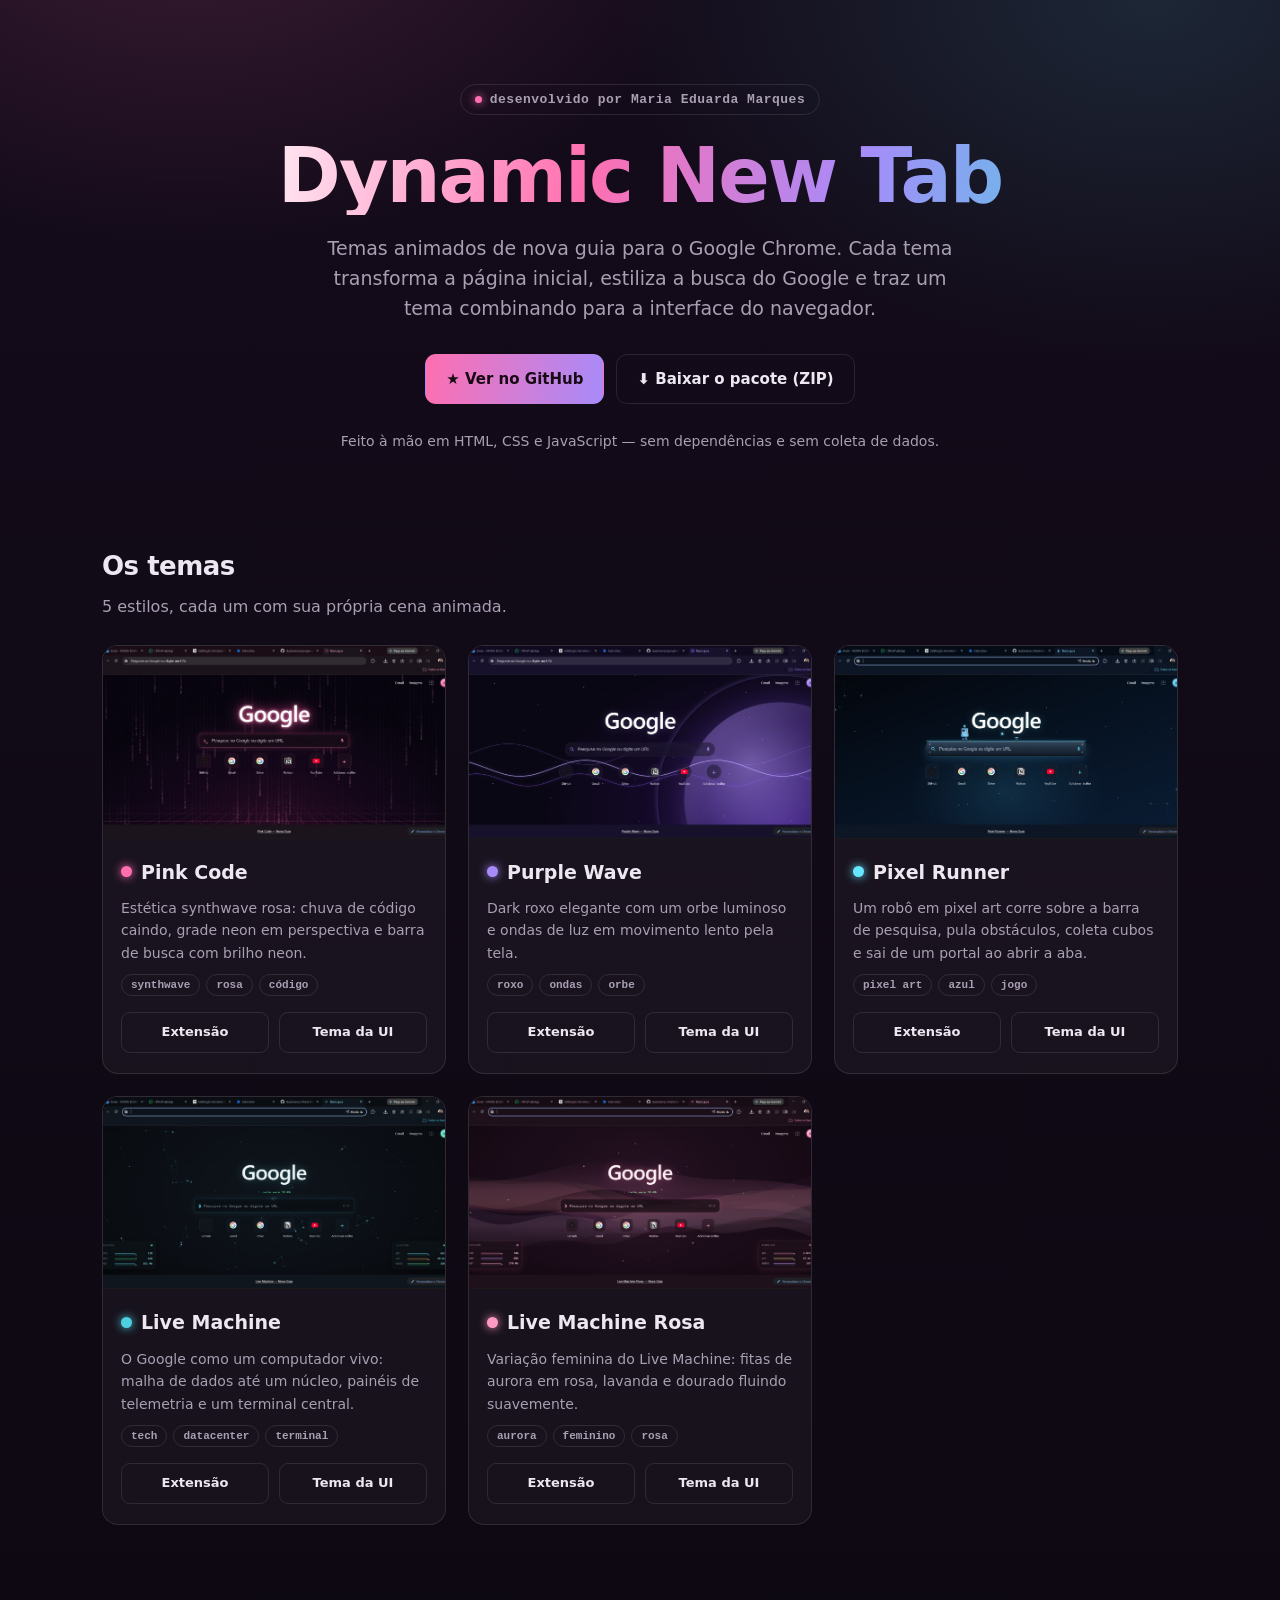
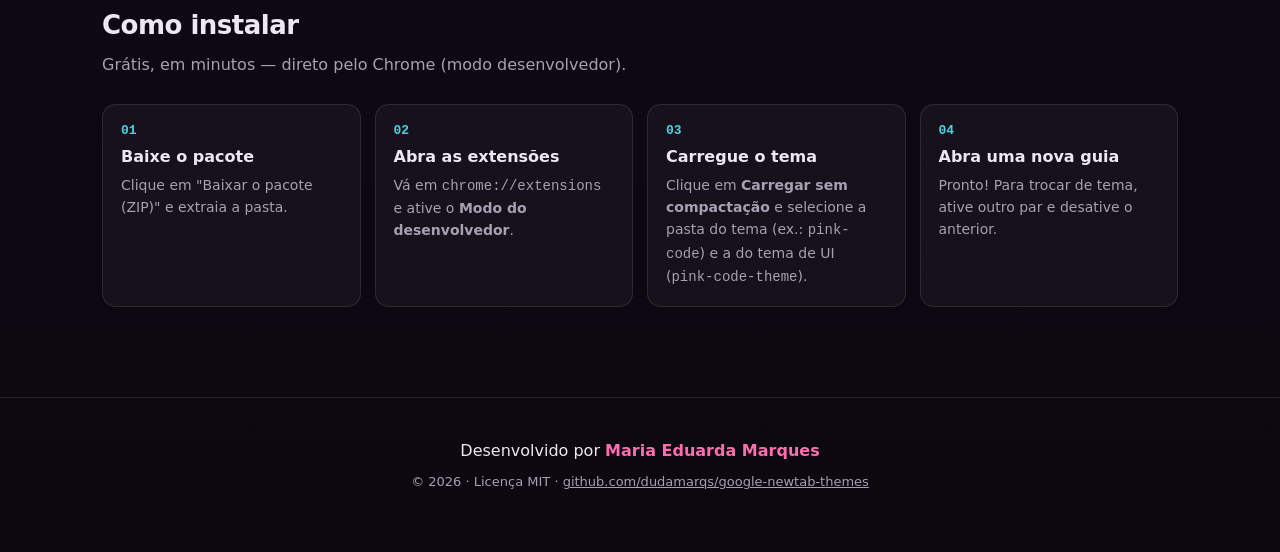
==== index.html @ 5cadcb87 "Adiciona site (GitHub Pages) com galeria e crédito à autora Co-Authored-By: Claude Opus 4.8 <noreply" ====
<!DOCTYPE html>
<html lang="pt-BR">
<head>
  <meta charset="UTF-8" />
  <meta name="viewport" content="width=device-width, initial-scale=1.0" />
  <title>Dynamic New Tab — Temas para o Google Chrome</title>
  <meta name="description" content="Pacote de temas animados de nova guia para o Google Chrome. Desenvolvido por Maria Eduarda Marques." />
  <meta name="author" content="Maria Eduarda Marques" />
  <meta property="og:title" content="Dynamic New Tab — Temas para o Chrome" />
  <meta property="og:description" content="5 temas animados de nova guia para o Google Chrome. Por Maria Eduarda Marques." />
  <meta property="og:image" content="https://dudamarqs.github.io/google-newtab-themes/screenshots/live-machine-rose.jpeg" />
  <link rel="icon" href="data:image/svg+xml,<svg xmlns='http://www.w3.org/2000/svg' viewBox='0 0 100 100'><text y='.9em' font-size='90'>🌐</text></svg>" />
  <style>
    :root {
      --bg: #0b0810; --bg2: #140b1a; --card: rgba(255,255,255,.04);
      --line: rgba(255,255,255,.10); --text: #ece7f0; --muted: #a99fb3;
      --pink: #ff6fb0; --purple: #a78bfa; --cyan: #4fd0e0;
    }
    * { box-sizing: border-box; margin: 0; padding: 0; }
    html { scroll-behavior: smooth; }
    body {
      background:
        radial-gradient(900px 600px at 15% -5%, rgba(255,111,176,.16), transparent 60%),
        radial-gradient(900px 600px at 90% 0%, rgba(79,208,224,.14), transparent 60%),
        linear-gradient(180deg, var(--bg2), var(--bg));
      color: var(--text);
      font-family: "Segoe UI", system-ui, Roboto, Arial, sans-serif;
      line-height: 1.6; min-height: 100vh;
    }
    a { color: inherit; }
    .wrap { max-width: 1120px; margin: 0 auto; padding: 0 22px; }

    /* topo */
    header.hero { text-align: center; padding: 84px 0 54px; }
    .badge {
      display: inline-flex; align-items: center; gap: 8px;
      font: 600 13px/1 "Consolas", monospace; letter-spacing: .5px;
      color: var(--muted); border: 1px solid var(--line); border-radius: 999px;
      padding: 8px 14px; margin-bottom: 22px; text-decoration: none;
      transition: border-color .2s, color .2s;
    }
    .badge:hover { border-color: var(--pink); color: #fff; }
    .badge .dot { width: 7px; height: 7px; border-radius: 50%; background: var(--pink); box-shadow: 0 0 8px var(--pink); }
    h1 {
      font-size: clamp(38px, 7vw, 76px); font-weight: 800; letter-spacing: -2px; line-height: 1.02;
      background: linear-gradient(100deg, #fff 10%, var(--pink) 45%, var(--purple) 70%, var(--cyan) 95%);
      -webkit-background-clip: text; background-clip: text; -webkit-text-fill-color: transparent;
    }
    .sub { color: var(--muted); font-size: clamp(15px, 2.4vw, 19px); max-width: 640px; margin: 18px auto 0; }
    .cta { margin-top: 30px; display: flex; gap: 12px; justify-content: center; flex-wrap: wrap; }
    .btn {
      display: inline-flex; align-items: center; gap: 9px; text-decoration: none;
      padding: 12px 20px; border-radius: 11px; font-weight: 600; font-size: 15px;
      border: 1px solid var(--line); color: var(--text); transition: transform .15s, box-shadow .2s, border-color .2s, background .2s;
    }
    .btn:hover { transform: translateY(-2px); }
    .btn.primary { background: linear-gradient(100deg, var(--pink), var(--purple)); border-color: transparent; color: #170a12; }
    .btn.primary:hover { box-shadow: 0 10px 30px rgba(167,139,250,.35); }
    .btn.ghost:hover { border-color: var(--purple); box-shadow: 0 8px 24px rgba(167,139,250,.2); }
    .author { margin-top: 26px; font-size: 14px; color: var(--muted); }
    .author a { color: var(--purple); text-decoration: none; font-weight: 600; }
    .author a:hover { text-decoration: underline; }

    /* seção */
    .section { padding: 40px 0; }
    .section h2 { font-size: 26px; letter-spacing: -.5px; margin-bottom: 6px; }
    .section .lead { color: var(--muted); margin-bottom: 26px; }

    /* passos */
    .steps { display: grid; grid-template-columns: repeat(auto-fit, minmax(220px, 1fr)); gap: 14px; }
    .step { border: 1px solid var(--line); border-radius: 14px; padding: 18px; background: var(--card); }
    .step .n { font: 700 13px "Consolas", monospace; color: var(--cyan); }
    .step h3 { font-size: 16px; margin: 6px 0 4px; }
    .step p { color: var(--muted); font-size: 14px; }

    /* galeria */
    .grid { display: grid; grid-template-columns: repeat(auto-fill, minmax(340px, 1fr)); gap: 22px; }
    .card {
      border: 1px solid var(--line); border-radius: 16px; overflow: hidden; background: var(--card);
      display: flex; flex-direction: column; transition: transform .18s, box-shadow .25s, border-color .25s;
    }
    .card:hover { transform: translateY(-4px); border-color: var(--accent); box-shadow: 0 16px 44px rgba(0,0,0,.4); }
    .card .shot { display: block; width: 100%; aspect-ratio: 16/9; object-fit: cover; border-bottom: 1px solid var(--line); background: #000; }
    .card .body { padding: 18px 18px 20px; display: flex; flex-direction: column; gap: 10px; flex: 1; }
    .card h3 { font-size: 19px; display: flex; align-items: center; gap: 9px; }
    .card h3::before { content: ""; width: 11px; height: 11px; border-radius: 50%; background: var(--accent); box-shadow: 0 0 10px var(--accent); }
    .card p { color: var(--muted); font-size: 14px; flex: 1; }
    .tags { display: flex; flex-wrap: wrap; gap: 6px; }
    .tag { font: 600 11px "Consolas", monospace; color: var(--muted); border: 1px solid var(--line); border-radius: 999px; padding: 4px 9px; }
    .card .links { display: flex; gap: 10px; margin-top: 6px; }
    .card .links a { flex: 1; text-align: center; text-decoration: none; font-size: 13px; font-weight: 600; padding: 9px 12px; border-radius: 9px; border: 1px solid var(--line); transition: background .2s, border-color .2s; }
    .card .links a:hover { border-color: var(--accent); background: rgba(255,255,255,.05); }

    /* rodapé */
    footer { border-top: 1px solid var(--line); margin-top: 50px; padding: 40px 0 60px; text-align: center; color: var(--muted); }
    footer .credit { font-size: 16px; color: var(--text); }
    footer .credit a { color: var(--pink); text-decoration: none; font-weight: 700; }
    footer .credit a:hover { text-decoration: underline; }
    footer .small { margin-top: 8px; font-size: 13px; }
  </style>
</head>
<body>
  <header class="hero">
    <div class="wrap">
      <a class="badge" href="https://github.com/dudamarqs" target="_blank" rel="noopener">
        <span class="dot"></span> desenvolvido por Maria Eduarda Marques
      </a>
      <h1>Dynamic New Tab</h1>
      <p class="sub">Temas animados de nova guia para o Google Chrome. Cada tema transforma a página
        inicial, estiliza a busca do Google e traz um tema combinando para a interface do navegador.</p>
      <div class="cta">
        <a class="btn primary" href="https://github.com/dudamarqs/google-newtab-themes" target="_blank" rel="noopener">★ Ver no GitHub</a>
        <a class="btn ghost" href="https://github.com/dudamarqs/google-newtab-themes/archive/refs/heads/main.zip">⬇ Baixar o pacote (ZIP)</a>
      </div>
      <p class="author">Feito à mão em HTML, CSS e JavaScript — sem dependências e sem coleta de dados.</p>
    </div>
  </header>

  <section class="section" id="temas">
    <div class="wrap">
      <h2>Os temas</h2>
      <p class="lead">5 estilos, cada um com sua própria cena animada.</p>
      <div class="grid" id="grid"></div>
    </div>
  </section>

  <section class="section" id="instalar">
    <div class="wrap">
      <h2>Como instalar</h2>
      <p class="lead">Grátis, em minutos — direto pelo Chrome (modo desenvolvedor).</p>
      <div class="steps">
        <div class="step"><div class="n">01</div><h3>Baixe o pacote</h3><p>Clique em "Baixar o pacote (ZIP)" e extraia a pasta.</p></div>
        <div class="step"><div class="n">02</div><h3>Abra as extensões</h3><p>Vá em <code>chrome://extensions</code> e ative o <b>Modo do desenvolvedor</b>.</p></div>
        <div class="step"><div class="n">03</div><h3>Carregue o tema</h3><p>Clique em <b>Carregar sem compactação</b> e selecione a pasta do tema (ex.: <code>pink-code</code>) e a do tema de UI (<code>pink-code-theme</code>).</p></div>
        <div class="step"><div class="n">04</div><h3>Abra uma nova guia</h3><p>Pronto! Para trocar de tema, ative outro par e desative o anterior.</p></div>
      </div>
    </div>
  </section>

  <footer>
    <div class="wrap">
      <p class="credit">Desenvolvido por <a href="https://github.com/dudamarqs" target="_blank" rel="noopener">Maria Eduarda Marques</a></p>
      <p class="small">© 2026 · Licença MIT · <a href="https://github.com/dudamarqs/google-newtab-themes" target="_blank" rel="noopener" style="color:var(--muted)">github.com/dudamarqs/google-newtab-themes</a></p>
    </div>
  </footer>

  <script>
    const REPO = "https://github.com/dudamarqs/google-newtab-themes/tree/main/";
    const themes = [
      { slug: "pink-code", name: "Pink Code", accent: "#ff6fb0",
        img: "screenshots/pink-code.jpeg",
        desc: "Estética synthwave rosa: chuva de código caindo, grade neon em perspectiva e barra de busca com brilho neon.",
        tags: ["synthwave", "rosa", "código"] },
      { slug: "purple-wave", name: "Purple Wave", accent: "#a78bfa",
        img: "screenshots/purple-wave.jpeg",
        desc: "Dark roxo elegante com um orbe luminoso e ondas de luz em movimento lento pela tela.",
        tags: ["roxo", "ondas", "orbe"] },
      { slug: "pixel-runner", name: "Pixel Runner", accent: "#66e6ff",
        img: "screenshots/pixel-runner.jpeg",
        desc: "Um robô em pixel art corre sobre a barra de pesquisa, pula obstáculos, coleta cubos e sai de um portal ao abrir a aba.",
        tags: ["pixel art", "azul", "jogo"] },
      { slug: "live-machine", name: "Live Machine", accent: "#4fd0e0",
        img: "screenshots/live-machine.jpeg",
        desc: "O Google como um computador vivo: malha de dados até um núcleo, painéis de telemetria e um terminal central.",
        tags: ["tech", "datacenter", "terminal"] },
      { slug: "live-machine-rose", name: "Live Machine Rosa", accent: "#ff9ac4",
        img: "screenshots/live-machine-rose.jpeg",
        desc: "Variação feminina do Live Machine: fitas de aurora em rosa, lavanda e dourado fluindo suavemente.",
        tags: ["aurora", "feminino", "rosa"] },
    ];
    document.getElementById("grid").innerHTML = themes.map(t => `
      <article class="card" style="--accent:${t.accent}">
        <img class="shot" src="${t.img}" alt="Tema ${t.name}" loading="lazy" />
        <div class="body">
          <h3>${t.name}</h3>
          <p>${t.desc}</p>
          <div class="tags">${t.tags.map(x => `<span class="tag">${x}</span>`).join("")}</div>
          <div class="links">
            <a href="${REPO}${t.slug}" target="_blank" rel="noopener">Extensão</a>
            <a href="${REPO}${t.slug}-theme" target="_blank" rel="noopener">Tema da UI</a>
          </div>
        </div>
      </article>`).join("");
  </script>
</body>
</html>
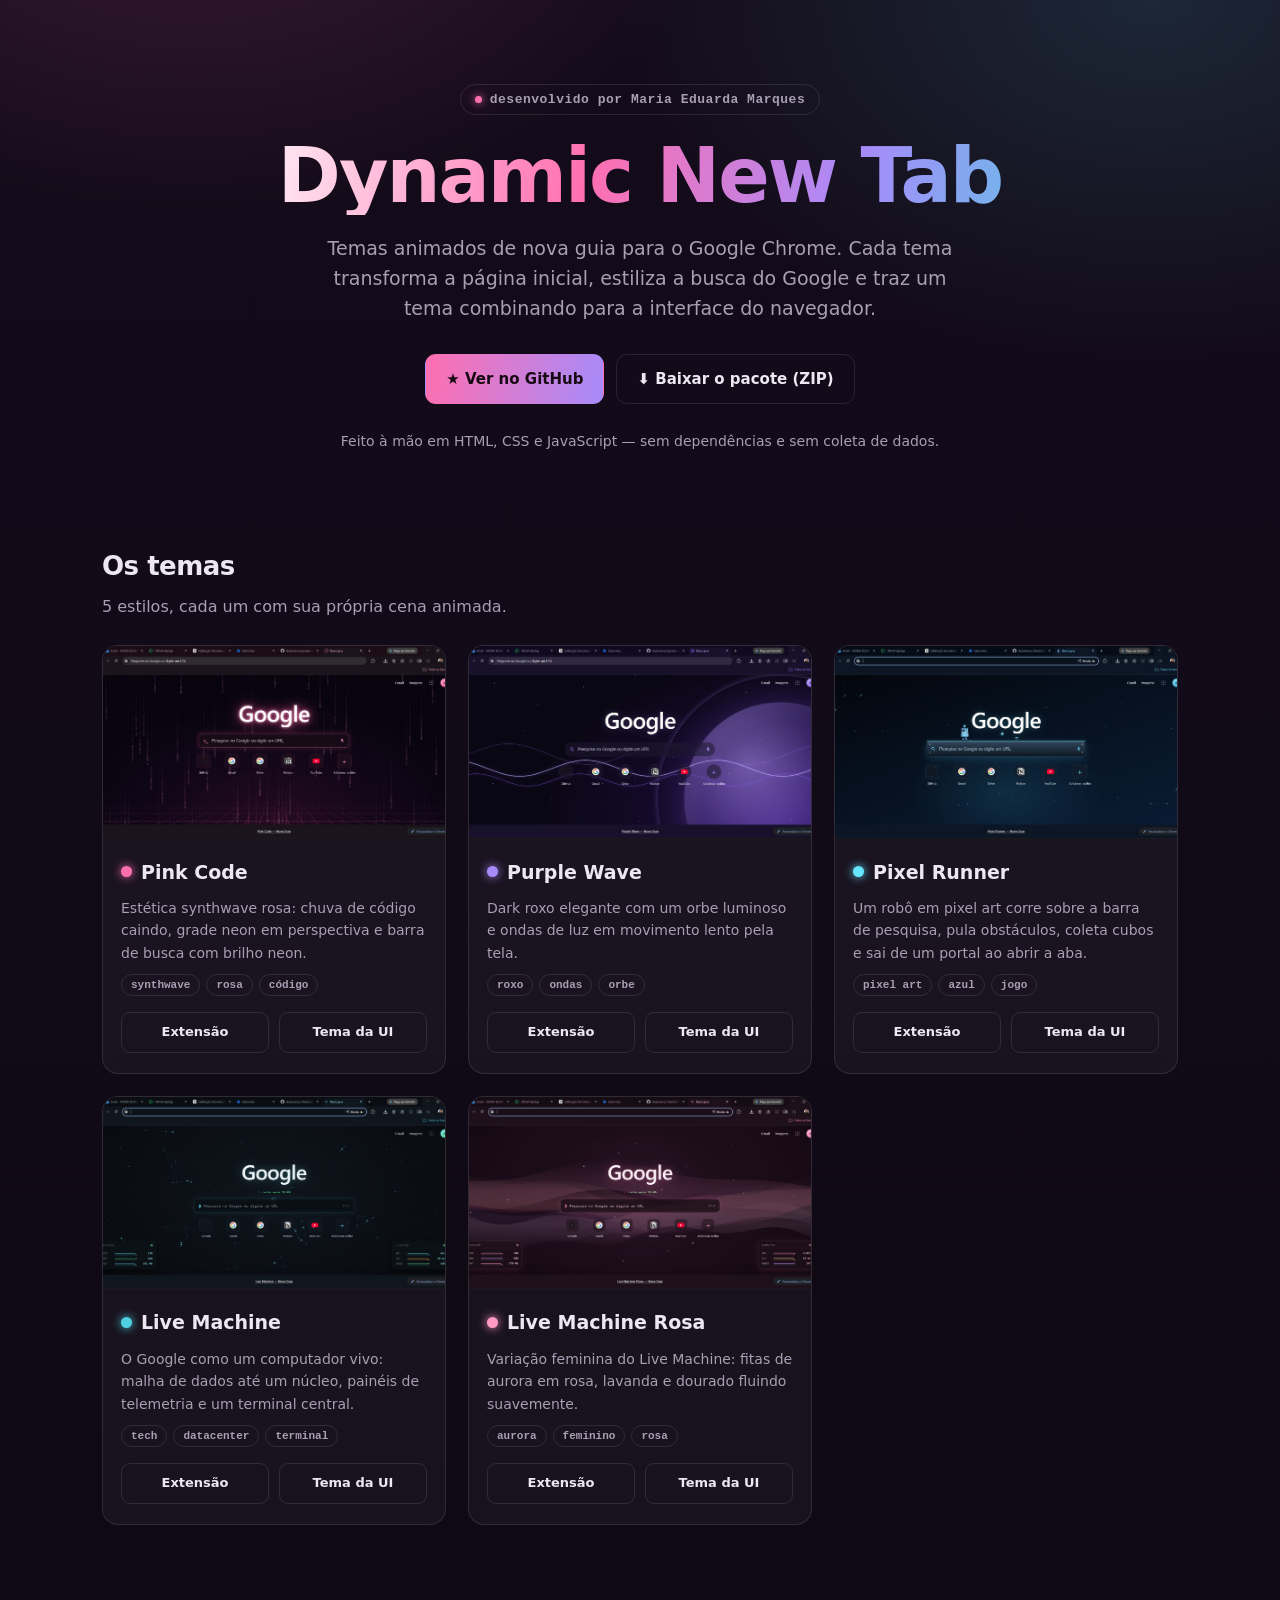
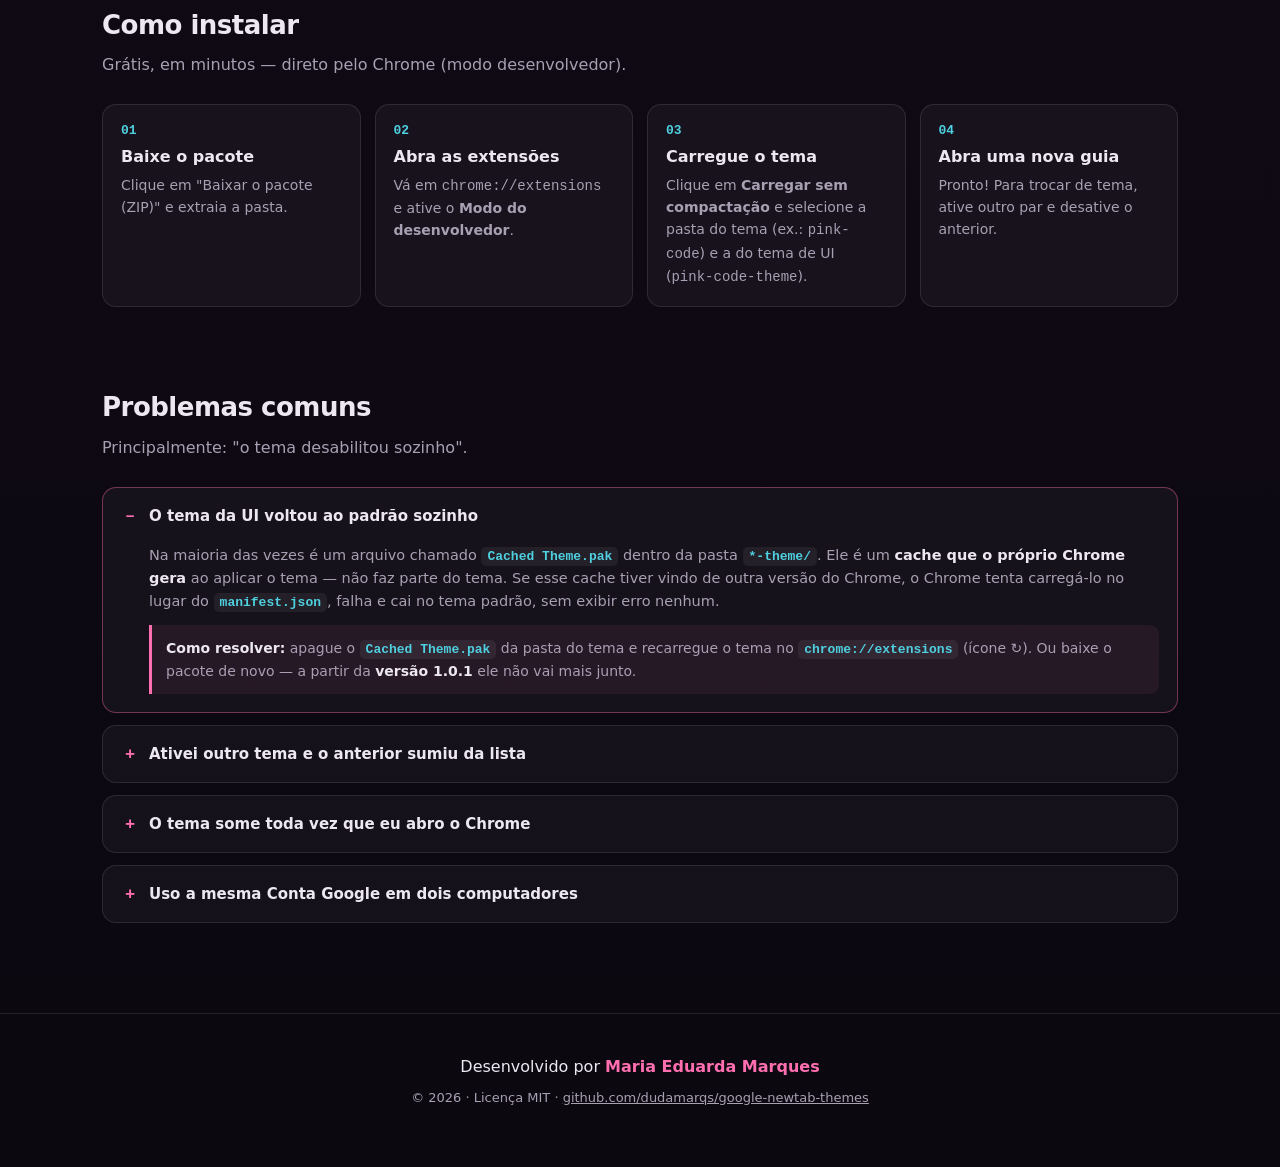
==== commit 284d9b87: "Corrige tema que desabilitava sozinho: remove o Cached Theme.pak versionado O Chrome gera um "Cached" ====
--- a/index.html
+++ b/index.html
@@ -91,12 +91,67 @@
     .card .links a { flex: 1; text-align: center; text-decoration: none; font-size: 13px; font-weight: 600; padding: 9px 12px; border-radius: 9px; border: 1px solid var(--line); transition: background .2s, border-color .2s; }
     .card .links a:hover { border-color: var(--accent); background: rgba(255,255,255,.05); }
 
+    /* problemas comuns */
+    .faq { display: grid; gap: 12px; }
+    .faq details {
+      border: 1px solid var(--line); border-radius: 14px; background: var(--card);
+      padding: 0 18px; transition: border-color .2s;
+    }
+    .faq details[open] { border-color: rgba(255,111,176,.4); }
+    .faq summary {
+      cursor: pointer; list-style: none; padding: 16px 0; font-weight: 600; font-size: 15px;
+      display: flex; align-items: center; gap: 10px;
+    }
+    .faq summary::-webkit-details-marker { display: none; }
+    .faq summary::before {
+      content: "+"; color: var(--pink); font: 700 17px "Consolas", monospace;
+      width: 18px; flex: none; text-align: center;
+    }
+    .faq details[open] summary::before { content: "–"; }
+    .faq .ans { padding: 0 0 18px 28px; color: var(--muted); font-size: 14.5px; }
+    .faq .ans p + p { margin-top: 10px; }
+    .faq .ans code {
+      font: 600 13px "Consolas", monospace; color: var(--cyan);
+      background: rgba(255,255,255,.06); border-radius: 5px; padding: 2px 6px;
+    }
+    .faq .ans b { color: var(--text); }
+    .fix {
+      border-left: 3px solid var(--pink); background: rgba(255,111,176,.07);
+      border-radius: 0 9px 9px 0; padding: 12px 14px; margin-top: 12px; font-size: 14px;
+    }
+
     /* rodapé */
     footer { border-top: 1px solid var(--line); margin-top: 50px; padding: 40px 0 60px; text-align: center; color: var(--muted); }
     footer .credit { font-size: 16px; color: var(--text); }
     footer .credit a { color: var(--pink); text-decoration: none; font-weight: 700; }
     footer .credit a:hover { text-decoration: underline; }
     footer .small { margin-top: 8px; font-size: 13px; }
+
+    /* lightbox / pop-up */
+    .card .shot { cursor: zoom-in; }
+    .modal { position: fixed; inset: 0; z-index: 100; display: none; }
+    .modal.open { display: grid; place-items: center; padding: 24px; }
+    .modal .backdrop { position: absolute; inset: 0; background: rgba(6,4,10,.82); backdrop-filter: blur(6px); }
+    .modal .dialog {
+      position: relative; z-index: 1; width: min(1120px, 94vw); max-height: 92vh; overflow: auto;
+      background: #120b18; border: 1px solid var(--line); border-radius: 16px;
+      box-shadow: 0 30px 90px rgba(0,0,0,.6); animation: pop .18s ease;
+    }
+    @keyframes pop { from { transform: scale(.96); opacity: 0; } to { transform: scale(1); opacity: 1; } }
+    .modal .dialog img { width: 100%; display: block; border-radius: 16px 16px 0 0; border-bottom: 1px solid var(--line); }
+    .modal .minfo { padding: 18px 22px 22px; }
+    .modal .minfo h3 { font-size: 22px; display: flex; align-items: center; gap: 10px; }
+    .modal .minfo h3::before { content: ""; width: 12px; height: 12px; border-radius: 50%; background: var(--accent); box-shadow: 0 0 10px var(--accent); }
+    .modal .minfo p { color: var(--muted); margin: 8px 0 14px; }
+    .modal .mlinks { display: flex; gap: 10px; flex-wrap: wrap; }
+    .modal .mlinks a { text-decoration: none; padding: 9px 16px; border-radius: 9px; border: 1px solid var(--line); font-weight: 600; font-size: 14px; transition: border-color .2s, background .2s; }
+    .modal .mlinks a:hover { border-color: var(--accent); background: rgba(255,255,255,.05); }
+    .modal .close {
+      position: absolute; top: 10px; right: 12px; z-index: 2; width: 38px; height: 38px; border-radius: 50%;
+      border: 1px solid var(--line); background: rgba(0,0,0,.5); color: #fff; font-size: 18px; cursor: pointer;
+      display: grid; place-items: center; transition: background .2s;
+    }
+    .modal .close:hover { background: rgba(0,0,0,.85); }
   </style>
 </head>
 <body>
@@ -137,12 +192,75 @@
     </div>
   </section>
 
+  <section class="section" id="problemas">
+    <div class="wrap">
+      <h2>Problemas comuns</h2>
+      <p class="lead">Principalmente: "o tema desabilitou sozinho".</p>
+      <div class="faq">
+        <details open>
+          <summary>O tema da UI voltou ao padrão sozinho</summary>
+          <div class="ans">
+            <p>Na maioria das vezes é um arquivo chamado <code>Cached Theme.pak</code> dentro da
+              pasta <code>*-theme/</code>. Ele é um <b>cache que o próprio Chrome gera</b> ao aplicar
+              o tema — não faz parte do tema. Se esse cache tiver vindo de outra versão do Chrome,
+              o Chrome tenta carregá-lo no lugar do <code>manifest.json</code>, falha e cai no tema
+              padrão, sem exibir erro nenhum.</p>
+            <div class="fix">
+              <b>Como resolver:</b> apague o <code>Cached Theme.pak</code> da pasta do tema e
+              recarregue o tema no <code>chrome://extensions</code> (ícone ↻). Ou baixe o pacote
+              de novo — a partir da <b>versão 1.0.1</b> ele não vai mais junto.
+            </div>
+          </div>
+        </details>
+        <details>
+          <summary>Ativei outro tema e o anterior sumiu da lista</summary>
+          <div class="ans">
+            <p>É o comportamento do Chrome: ele mantém <b>um único tema de UI por vez</b> e, ao
+              aplicar um novo, <b>remove</b> o anterior em vez de apenas desativá-lo. Para voltar,
+              é só carregar a pasta do tema outra vez.</p>
+          </div>
+        </details>
+        <details>
+          <summary>O tema some toda vez que eu abro o Chrome</summary>
+          <div class="ans">
+            <p>Temas carregados sem compactação apontam para o <b>caminho da pasta no disco</b>. Se
+              a pasta foi movida, renomeada ou apagada (por exemplo, se ficou na pasta de
+              Downloads e foi limpa), o Chrome desativa o tema na abertura seguinte. Guarde as
+              pastas num lugar definitivo e mantenha o <b>Modo do desenvolvedor</b> ligado.</p>
+          </div>
+        </details>
+        <details>
+          <summary>Uso a mesma Conta Google em dois computadores</summary>
+          <div class="ans">
+            <p>Temas carregados sem compactação <b>não sincronizam</b> pela conta. Ao entrar na
+              mesma conta em outra máquina, o tema sincronizado de lá pode substituir o que você
+              tinha aplicado localmente.</p>
+          </div>
+        </details>
+      </div>
+    </div>
+  </section>
+
   <footer>
     <div class="wrap">
       <p class="credit">Desenvolvido por <a href="https://github.com/dudamarqs" target="_blank" rel="noopener">Maria Eduarda Marques</a></p>
       <p class="small">© 2026 · Licença MIT · <a href="https://github.com/dudamarqs/google-newtab-themes" target="_blank" rel="noopener" style="color:var(--muted)">github.com/dudamarqs/google-newtab-themes</a></p>
     </div>
   </footer>
+
+  <!-- lightbox / pop-up -->
+  <div class="modal" id="modal" role="dialog" aria-modal="true" aria-label="Visualização do tema">
+    <div class="backdrop" data-close></div>
+    <div class="dialog" style="--accent:#ffffff">
+      <button class="close" data-close aria-label="Fechar">&#10005;</button>
+      <img id="mImg" src="" alt="" />
+      <div class="minfo">
+        <h3 id="mTitle"></h3>
+        <p id="mDesc"></p>
+        <div class="mlinks" id="mLinks"></div>
+      </div>
+    </div>
+  </div>
 
   <script>
     const REPO = "https://github.com/dudamarqs/google-newtab-themes/tree/main/";
@@ -168,9 +286,9 @@
         desc: "Variação feminina do Live Machine: fitas de aurora em rosa, lavanda e dourado fluindo suavemente.",
         tags: ["aurora", "feminino", "rosa"] },
     ];
-    document.getElementById("grid").innerHTML = themes.map(t => `
+    document.getElementById("grid").innerHTML = themes.map((t, i) => `
       <article class="card" style="--accent:${t.accent}">
-        <img class="shot" src="${t.img}" alt="Tema ${t.name}" loading="lazy" />
+        <img class="shot" data-i="${i}" src="${t.img}" alt="Tema ${t.name}" loading="lazy" />
         <div class="body">
           <h3>${t.name}</h3>
           <p>${t.desc}</p>
@@ -181,6 +299,31 @@
           </div>
         </div>
       </article>`).join("");
+
+    // lightbox / pop-up
+    const modal = document.getElementById("modal");
+    const dlg = modal.querySelector(".dialog");
+    const mImg = document.getElementById("mImg");
+    const mTitle = document.getElementById("mTitle");
+    const mDesc = document.getElementById("mDesc");
+    const mLinks = document.getElementById("mLinks");
+    function openModal(i) {
+      const t = themes[i];
+      dlg.style.setProperty("--accent", t.accent);
+      mImg.src = t.img; mImg.alt = "Tema " + t.name;
+      mTitle.textContent = t.name; mDesc.textContent = t.desc;
+      mLinks.innerHTML =
+        `<a href="${REPO}${t.slug}" target="_blank" rel="noopener">Ver a extensão</a>` +
+        `<a href="${REPO}${t.slug}-theme" target="_blank" rel="noopener">Ver o tema da UI</a>`;
+      modal.classList.add("open"); document.body.style.overflow = "hidden";
+    }
+    function closeModal() { modal.classList.remove("open"); document.body.style.overflow = ""; }
+    document.getElementById("grid").addEventListener("click", (e) => {
+      const img = e.target.closest(".shot");
+      if (img) openModal(+img.dataset.i);
+    });
+    modal.addEventListener("click", (e) => { if (e.target.hasAttribute("data-close")) closeModal(); });
+    document.addEventListener("keydown", (e) => { if (e.key === "Escape") closeModal(); });
   </script>
 </body>
 </html>
